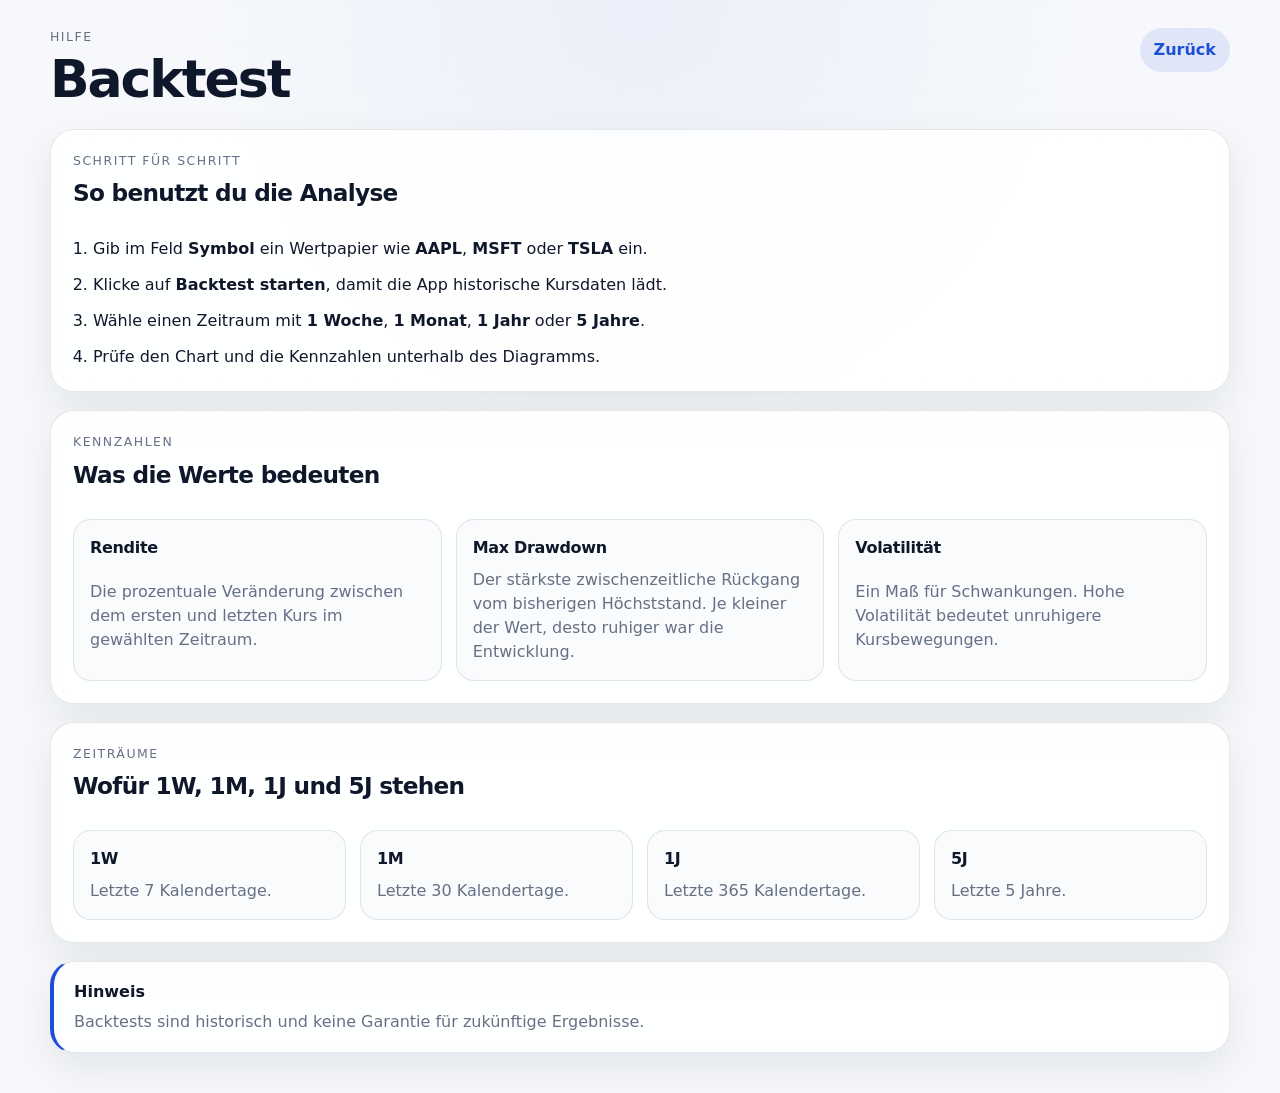
==== help.html @ 8aeb6d83 "Build backtest pages" ====
<!doctype html>
<html lang="de">
  <head>
    <meta charset="utf-8" />
    <meta name="viewport" content="width=device-width, initial-scale=1" />
    <title>Backtest – Hilfe</title>
    <meta
      name="description"
      content="Schritt-für-Schritt-Hilfe zur Backtest-Web-App, Kennzahlen und Zeiträumen."
    />
    <link rel="stylesheet" href="style.css" />
  </head>
  <body>
    <div class="page-shell help-shell">
      <header class="topbar">
        <div>
          <p class="eyebrow">Hilfe</p>
          <h1>Backtest</h1>
        </div>
        <a class="text-link" href="index.html">Zurück</a>
      </header>

      <main class="layout help-layout">
        <section class="panel help-panel">
          <div class="panel-heading">
            <div>
              <p class="eyebrow">Schritt für Schritt</p>
              <h2>So benutzt du die Analyse</h2>
            </div>
          </div>

          <ol class="instruction-list">
            <li>Gib im Feld <strong>Symbol</strong> ein Wertpapier wie <strong>AAPL</strong>, <strong>MSFT</strong> oder <strong>TSLA</strong> ein.</li>
            <li>Klicke auf <strong>Backtest starten</strong>, damit die App historische Kursdaten lädt.</li>
            <li>Wähle einen Zeitraum mit <strong>1 Woche</strong>, <strong>1 Monat</strong>, <strong>1 Jahr</strong> oder <strong>5 Jahre</strong>.</li>
            <li>Prüfe den Chart und die Kennzahlen unterhalb des Diagramms.</li>
          </ol>
        </section>

        <section class="panel help-panel">
          <div class="panel-heading">
            <div>
              <p class="eyebrow">Kennzahlen</p>
              <h2>Was die Werte bedeuten</h2>
            </div>
          </div>

          <div class="help-grid">
            <article class="help-card">
              <h3>Rendite</h3>
              <p>Die prozentuale Veränderung zwischen dem ersten und letzten Kurs im gewählten Zeitraum.</p>
            </article>
            <article class="help-card">
              <h3>Max Drawdown</h3>
              <p>Der stärkste zwischenzeitliche Rückgang vom bisherigen Höchststand. Je kleiner der Wert, desto ruhiger war die Entwicklung.</p>
            </article>
            <article class="help-card">
              <h3>Volatilität</h3>
              <p>Ein Maß für Schwankungen. Hohe Volatilität bedeutet unruhigere Kursbewegungen.</p>
            </article>
          </div>
        </section>

        <section class="panel help-panel">
          <div class="panel-heading">
            <div>
              <p class="eyebrow">Zeiträume</p>
              <h2>Wofür 1W, 1M, 1J und 5J stehen</h2>
            </div>
          </div>

          <div class="help-grid compact-grid">
            <article class="help-card compact-card"><h3>1W</h3><p>Letzte 7 Kalendertage.</p></article>
            <article class="help-card compact-card"><h3>1M</h3><p>Letzte 30 Kalendertage.</p></article>
            <article class="help-card compact-card"><h3>1J</h3><p>Letzte 365 Kalendertage.</p></article>
            <article class="help-card compact-card"><h3>5J</h3><p>Letzte 5 Jahre.</p></article>
          </div>
        </section>

        <aside class="notice-box" role="note">
          <strong>Hinweis</strong>
          <p>Backtests sind historisch und keine Garantie für zukünftige Ergebnisse.</p>
        </aside>
      </main>
    </div>
  </body>
</html>
---- style.css ----
:root {
  color-scheme: light;
  --bg: #f6f8fb;
  --surface: #ffffff;
  --surface-alt: #f9fbfd;
  --text: #0f172a;
  --muted: #667085;
  --border: rgba(15, 23, 42, 0.1);
  --accent: #1d4ed8;
  --accent-soft: rgba(29, 78, 216, 0.1);
  --good: #0f766e;
  --shadow: 0 16px 40px rgba(15, 23, 42, 0.08);
  --radius-xl: 24px;
  --radius-lg: 18px;
  --radius-md: 14px;
  --max-width: 1180px;
}

* {
  box-sizing: border-box;
}

html {
  scroll-behavior: smooth;
}

body {
  margin: 0;
  min-height: 100vh;
  background:
    radial-gradient(circle at top, rgba(29, 78, 216, 0.05), transparent 35%),
    var(--bg);
  color: var(--text);
  font-family: Inter, ui-sans-serif, system-ui, -apple-system, BlinkMacSystemFont, "Segoe UI", sans-serif;
  line-height: 1.5;
}

body::before {
  content: "";
  position: fixed;
  inset: 0;
  pointer-events: none;
  background-image: linear-gradient(rgba(15, 23, 42, 0.02) 1px, transparent 1px),
    linear-gradient(90deg, rgba(15, 23, 42, 0.02) 1px, transparent 1px);
  background-size: 44px 44px;
  mask-image: linear-gradient(to bottom, rgba(0, 0, 0, 0.2), transparent 95%);
}

.page-shell {
  position: relative;
  width: min(calc(100% - 32px), var(--max-width));
  margin: 0 auto;
  padding: 28px 0 40px;
}

.topbar {
  display: flex;
  align-items: flex-start;
  justify-content: space-between;
  gap: 16px;
  margin-bottom: 24px;
}

.eyebrow {
  margin: 0 0 6px;
  font-size: 0.78rem;
  letter-spacing: 0.12em;
  text-transform: uppercase;
  color: var(--muted);
}

h1,
h2,
h3,
p {
  margin: 0;
}

h1 {
  font-size: clamp(2rem, 5vw, 3.25rem);
  line-height: 1;
  letter-spacing: -0.04em;
}

h2 {
  font-size: clamp(1.1rem, 2.2vw, 1.45rem);
  letter-spacing: -0.03em;
}

h3 {
  font-size: 1rem;
  letter-spacing: -0.02em;
}

.text-link {
  color: var(--accent);
  text-decoration: none;
  font-weight: 600;
  padding: 10px 14px;
  border-radius: 999px;
  background: var(--accent-soft);
}

.text-link:hover {
  background: rgba(29, 78, 216, 0.16);
}

.layout {
  display: grid;
  gap: 18px;
}

.panel,
.notice-box {
  background: rgba(255, 255, 255, 0.88);
  backdrop-filter: blur(10px);
  border: 1px solid var(--border);
  border-radius: var(--radius-xl);
  box-shadow: var(--shadow);
}

.panel {
  padding: 22px;
}

.panel-heading {
  display: flex;
  align-items: flex-end;
  justify-content: space-between;
  gap: 16px;
  margin-bottom: 18px;
}

.muted {
  color: var(--muted);
}

.controls-panel {
  display: grid;
  gap: 18px;
}

.symbol-form {
  display: grid;
  grid-template-columns: minmax(0, 280px) auto;
  gap: 12px;
  align-items: end;
}

.field {
  display: grid;
  gap: 8px;
  font-weight: 600;
}

.field span {
  font-size: 0.95rem;
}

.field input {
  width: 100%;
  padding: 15px 16px;
  border-radius: var(--radius-md);
  border: 1px solid var(--border);
  background: var(--surface);
  color: var(--text);
  font: inherit;
  font-size: 1rem;
  outline: none;
  transition: border-color 0.18s ease, box-shadow 0.18s ease;
}

.field input:focus {
  border-color: rgba(29, 78, 216, 0.4);
  box-shadow: 0 0 0 4px rgba(29, 78, 216, 0.12);
}

.primary-button,
.period-button {
  border: 1px solid transparent;
  border-radius: 999px;
  font: inherit;
  font-weight: 700;
  cursor: pointer;
  transition: transform 0.16s ease, background 0.16s ease, border-color 0.16s ease, color 0.16s ease;
}

.primary-button {
  padding: 14px 20px;
  background: var(--accent);
  color: #fff;
  box-shadow: 0 12px 24px rgba(29, 78, 216, 0.2);
}

.primary-button:hover:not(:disabled) {
  transform: translateY(-1px);
  background: #1e40af;
}

.primary-button:disabled {
  opacity: 0.7;
  cursor: progress;
}

.period-group {
  display: flex;
  flex-wrap: wrap;
  gap: 10px;
}

.period-button {
  padding: 11px 16px;
  background: var(--surface-alt);
  color: var(--muted);
  border-color: var(--border);
}

.period-button.active {
  background: var(--accent-soft);
  color: var(--accent);
  border-color: rgba(29, 78, 216, 0.22);
}

.period-button:hover {
  border-color: rgba(29, 78, 216, 0.2);
  color: var(--text);
}

.status-row {
  display: flex;
  flex-wrap: wrap;
  align-items: center;
  gap: 12px;
}

.badge {
  display: inline-flex;
  align-items: center;
  gap: 8px;
  padding: 8px 12px;
  border-radius: 999px;
  background: rgba(15, 118, 110, 0.09);
  color: var(--good);
  border: 1px solid rgba(15, 118, 110, 0.14);
  font-size: 0.92rem;
  font-weight: 700;
}

.chart-panel {
  padding-bottom: 16px;
}

.chart-wrap {
  height: clamp(320px, 52vw, 560px);
  position: relative;
}

.chart-wrap canvas {
  width: 100% !important;
  height: 100% !important;
}

.metrics-grid {
  display: grid;
  grid-template-columns: repeat(5, minmax(0, 1fr));
  gap: 14px;
}

.metric-card {
  background: var(--surface);
  border: 1px solid var(--border);
  border-radius: var(--radius-lg);
  padding: 18px;
  box-shadow: var(--shadow);
  display: grid;
  gap: 8px;
}

.metric-label {
  color: var(--muted);
  font-size: 0.92rem;
}

.metric-card strong {
  font-size: 1.35rem;
  letter-spacing: -0.03em;
}

.help-layout {
  gap: 18px;
}

.help-panel {
  display: grid;
  gap: 8px;
}

.instruction-list {
  margin: 0;
  padding-left: 20px;
  display: grid;
  gap: 12px;
  color: var(--text);
}

.help-grid {
  display: grid;
  grid-template-columns: repeat(3, minmax(0, 1fr));
  gap: 14px;
}

.compact-grid {
  grid-template-columns: repeat(4, minmax(0, 1fr));
}

.help-card {
  background: var(--surface-alt);
  border: 1px solid var(--border);
  border-radius: var(--radius-lg);
  padding: 16px;
  display: grid;
  gap: 8px;
}

.help-card p {
  color: var(--muted);
}

.notice-box {
  padding: 18px 20px;
  border-left: 4px solid var(--accent);
}

.notice-box p {
  margin-top: 6px;
  color: var(--muted);
}

.chart-heading {
  margin-bottom: 12px;
}

.sr-only {
  position: absolute;
  width: 1px;
  height: 1px;
  padding: 0;
  margin: -1px;
  overflow: hidden;
  clip: rect(0, 0, 0, 0);
  white-space: nowrap;
  border: 0;
}

@media (max-width: 980px) {
  .metrics-grid {
    grid-template-columns: repeat(2, minmax(0, 1fr));
  }

  .help-grid,
  .compact-grid {
    grid-template-columns: repeat(2, minmax(0, 1fr));
  }
}

@media (max-width: 700px) {
  .page-shell {
    width: min(calc(100% - 20px), var(--max-width));
    padding-top: 18px;
  }

  .topbar,
  .panel-heading,
  .symbol-form {
    grid-template-columns: 1fr;
    flex-direction: column;
    align-items: flex-start;
  }

  .symbol-form {
    display: grid;
  }

  .primary-button,
  .field input {
    width: 100%;
  }

  .metrics-grid,
  .help-grid,
  .compact-grid {
    grid-template-columns: 1fr;
  }

  .panel {
    padding: 18px;
  }

  .chart-wrap {
    height: 300px;
  }
}
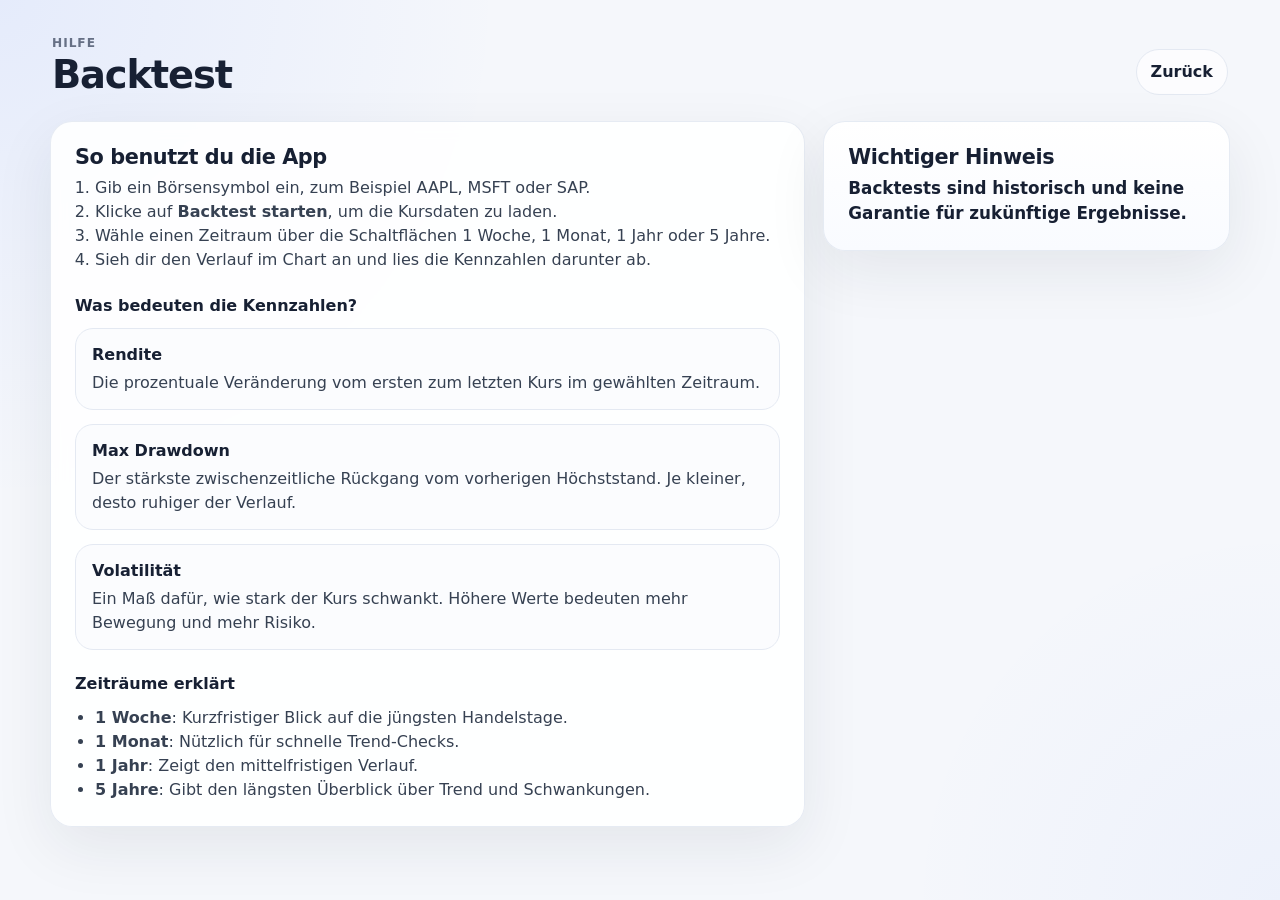
==== commit 363c72b4: "Build backtest static app" ====
--- a/help.html
+++ b/help.html
@@ -1,87 +1,64 @@
 <!doctype html>
 <html lang="de">
-  <head>
-    <meta charset="utf-8" />
-    <meta name="viewport" content="width=device-width, initial-scale=1" />
-    <title>Backtest – Hilfe</title>
-    <meta
-      name="description"
-      content="Schritt-für-Schritt-Hilfe zur Backtest-Web-App, Kennzahlen und Zeiträumen."
-    />
-    <link rel="stylesheet" href="style.css" />
-  </head>
-  <body>
-    <div class="page-shell help-shell">
-      <header class="topbar">
-        <div>
-          <p class="eyebrow">Hilfe</p>
-          <h1>Backtest</h1>
-        </div>
-        <a class="text-link" href="index.html">Zurück</a>
-      </header>
+<head>
+  <meta charset="utf-8" />
+  <meta name="viewport" content="width=device-width, initial-scale=1" />
+  <title>Backtest – Hilfe</title>
+  <meta name="description" content="Hilfe zur Backtest-Web-App: Symbole, Zeiträume und Kennzahlen." />
+  <link rel="stylesheet" href="style.css" />
+</head>
+<body>
+  <div class="page-shell">
+    <header class="topbar">
+      <div>
+        <p class="eyebrow">Hilfe</p>
+        <h1>Backtest</h1>
+      </div>
+      <nav class="topnav" aria-label="Hauptnavigation">
+        <a href="index.html">Zurück</a>
+      </nav>
+    </header>
 
-      <main class="layout help-layout">
-        <section class="panel help-panel">
-          <div class="panel-heading">
-            <div>
-              <p class="eyebrow">Schritt für Schritt</p>
-              <h2>So benutzt du die Analyse</h2>
-            </div>
+    <main class="help-layout">
+      <section class="panel prose">
+        <h2>So benutzt du die App</h2>
+        <ol>
+          <li>Gib ein Börsensymbol ein, zum Beispiel AAPL, MSFT oder SAP.</li>
+          <li>Klicke auf <strong>Backtest starten</strong>, um die Kursdaten zu laden.</li>
+          <li>Wähle einen Zeitraum über die Schaltflächen 1 Woche, 1 Monat, 1 Jahr oder 5 Jahre.</li>
+          <li>Sieh dir den Verlauf im Chart an und lies die Kennzahlen darunter ab.</li>
+        </ol>
+
+        <h3>Was bedeuten die Kennzahlen?</h3>
+        <dl class="definition-list">
+          <div>
+            <dt>Rendite</dt>
+            <dd>Die prozentuale Veränderung vom ersten zum letzten Kurs im gewählten Zeitraum.</dd>
           </div>
+          <div>
+            <dt>Max Drawdown</dt>
+            <dd>Der stärkste zwischenzeitliche Rückgang vom vorherigen Höchststand. Je kleiner, desto ruhiger der Verlauf.</dd>
+          </div>
+          <div>
+            <dt>Volatilität</dt>
+            <dd>Ein Maß dafür, wie stark der Kurs schwankt. Höhere Werte bedeuten mehr Bewegung und mehr Risiko.</dd>
+          </div>
+        </dl>
 
-          <ol class="instruction-list">
-            <li>Gib im Feld <strong>Symbol</strong> ein Wertpapier wie <strong>AAPL</strong>, <strong>MSFT</strong> oder <strong>TSLA</strong> ein.</li>
-            <li>Klicke auf <strong>Backtest starten</strong>, damit die App historische Kursdaten lädt.</li>
-            <li>Wähle einen Zeitraum mit <strong>1 Woche</strong>, <strong>1 Monat</strong>, <strong>1 Jahr</strong> oder <strong>5 Jahre</strong>.</li>
-            <li>Prüfe den Chart und die Kennzahlen unterhalb des Diagramms.</li>
-          </ol>
-        </section>
+        <h3>Zeiträume erklärt</h3>
+        <ul>
+          <li><strong>1 Woche</strong>: Kurzfristiger Blick auf die jüngsten Handelstage.</li>
+          <li><strong>1 Monat</strong>: Nützlich für schnelle Trend-Checks.</li>
+          <li><strong>1 Jahr</strong>: Zeigt den mittelfristigen Verlauf.</li>
+          <li><strong>5 Jahre</strong>: Gibt den längsten Überblick über Trend und Schwankungen.</li>
+        </ul>
+      </section>
 
-        <section class="panel help-panel">
-          <div class="panel-heading">
-            <div>
-              <p class="eyebrow">Kennzahlen</p>
-              <h2>Was die Werte bedeuten</h2>
-            </div>
-          </div>
-
-          <div class="help-grid">
-            <article class="help-card">
-              <h3>Rendite</h3>
-              <p>Die prozentuale Veränderung zwischen dem ersten und letzten Kurs im gewählten Zeitraum.</p>
-            </article>
-            <article class="help-card">
-              <h3>Max Drawdown</h3>
-              <p>Der stärkste zwischenzeitliche Rückgang vom bisherigen Höchststand. Je kleiner der Wert, desto ruhiger war die Entwicklung.</p>
-            </article>
-            <article class="help-card">
-              <h3>Volatilität</h3>
-              <p>Ein Maß für Schwankungen. Hohe Volatilität bedeutet unruhigere Kursbewegungen.</p>
-            </article>
-          </div>
-        </section>
-
-        <section class="panel help-panel">
-          <div class="panel-heading">
-            <div>
-              <p class="eyebrow">Zeiträume</p>
-              <h2>Wofür 1W, 1M, 1J und 5J stehen</h2>
-            </div>
-          </div>
-
-          <div class="help-grid compact-grid">
-            <article class="help-card compact-card"><h3>1W</h3><p>Letzte 7 Kalendertage.</p></article>
-            <article class="help-card compact-card"><h3>1M</h3><p>Letzte 30 Kalendertage.</p></article>
-            <article class="help-card compact-card"><h3>1J</h3><p>Letzte 365 Kalendertage.</p></article>
-            <article class="help-card compact-card"><h3>5J</h3><p>Letzte 5 Jahre.</p></article>
-          </div>
-        </section>
-
-        <aside class="notice-box" role="note">
-          <strong>Hinweis</strong>
-          <p>Backtests sind historisch und keine Garantie für zukünftige Ergebnisse.</p>
-        </aside>
-      </main>
-    </div>
-  </body>
+      <aside class="panel notice">
+        <h2>Wichtiger Hinweis</h2>
+        <p>Backtests sind historisch und keine Garantie für zukünftige Ergebnisse.</p>
+      </aside>
+    </main>
+  </div>
+</body>
 </html>
--- a/style.css
+++ b/style.css
@@ -1,19 +1,16 @@
 :root {
   color-scheme: light;
-  --bg: #f6f8fb;
-  --surface: #ffffff;
-  --surface-alt: #f9fbfd;
-  --text: #0f172a;
+  --bg: #f5f7fb;
+  --panel: #ffffff;
+  --panel-soft: #fbfcfe;
+  --text: #172033;
   --muted: #667085;
-  --border: rgba(15, 23, 42, 0.1);
-  --accent: #1d4ed8;
-  --accent-soft: rgba(29, 78, 216, 0.1);
-  --good: #0f766e;
-  --shadow: 0 16px 40px rgba(15, 23, 42, 0.08);
-  --radius-xl: 24px;
-  --radius-lg: 18px;
-  --radius-md: 14px;
-  --max-width: 1180px;
+  --border: #e4e9f2;
+  --shadow: 0 20px 60px rgba(23, 32, 51, 0.08);
+  --accent: #2962ff;
+  --accent-soft: rgba(41, 98, 255, 0.1);
+  --accent-strong: #1747d3;
+  --radius: 22px;
 }
 
 * {
@@ -28,375 +25,408 @@
   margin: 0;
   min-height: 100vh;
   background:
-    radial-gradient(circle at top, rgba(29, 78, 216, 0.05), transparent 35%),
+    radial-gradient(circle at top left, rgba(41, 98, 255, 0.08), transparent 32%),
+    radial-gradient(circle at bottom right, rgba(41, 98, 255, 0.04), transparent 24%),
     var(--bg);
   color: var(--text);
   font-family: Inter, ui-sans-serif, system-ui, -apple-system, BlinkMacSystemFont, "Segoe UI", sans-serif;
   line-height: 1.5;
 }
 
-body::before {
-  content: "";
-  position: fixed;
-  inset: 0;
-  pointer-events: none;
-  background-image: linear-gradient(rgba(15, 23, 42, 0.02) 1px, transparent 1px),
-    linear-gradient(90deg, rgba(15, 23, 42, 0.02) 1px, transparent 1px);
-  background-size: 44px 44px;
-  mask-image: linear-gradient(to bottom, rgba(0, 0, 0, 0.2), transparent 95%);
+body, button, input {
+  -webkit-font-smoothing: antialiased;
+  -moz-osx-font-smoothing: grayscale;
 }
 
 .page-shell {
-  position: relative;
-  width: min(calc(100% - 32px), var(--max-width));
+  width: min(1180px, calc(100% - 32px));
   margin: 0 auto;
-  padding: 28px 0 40px;
+  padding: 24px 0 40px;
 }
 
 .topbar {
   display: flex;
-  align-items: flex-start;
+  align-items: end;
   justify-content: space-between;
-  gap: 16px;
+  gap: 24px;
   margin-bottom: 24px;
+  padding: 10px 2px 2px;
 }
 
 .eyebrow {
-  margin: 0 0 6px;
-  font-size: 0.78rem;
-  letter-spacing: 0.12em;
+  margin: 0 0 4px;
+  color: var(--muted);
   text-transform: uppercase;
-  color: var(--muted);
-}
-
-h1,
-h2,
-h3,
-p {
-  margin: 0;
+  letter-spacing: 0.08em;
+  font-size: 0.76rem;
+  font-weight: 700;
+}
+
+h1, h2, h3, p {
+  margin-top: 0;
 }
 
 h1 {
-  font-size: clamp(2rem, 5vw, 3.25rem);
+  margin-bottom: 0;
+  font-size: clamp(2rem, 3vw, 3.25rem);
   line-height: 1;
-  letter-spacing: -0.04em;
+  letter-spacing: -0.03em;
 }
 
 h2 {
-  font-size: clamp(1.1rem, 2.2vw, 1.45rem);
-  letter-spacing: -0.03em;
+  margin-bottom: 0.4rem;
+  font-size: 1.3rem;
+  line-height: 1.15;
+  letter-spacing: -0.02em;
 }
 
 h3 {
+  margin: 1.4rem 0 0.6rem;
   font-size: 1rem;
-  letter-spacing: -0.02em;
-}
-
-.text-link {
-  color: var(--accent);
+}
+
+.topnav a {
+  display: inline-flex;
+  align-items: center;
+  gap: 0.5rem;
+  color: var(--text);
   text-decoration: none;
   font-weight: 600;
   padding: 10px 14px;
   border-radius: 999px;
+  background: rgba(255, 255, 255, 0.7);
+  border: 1px solid var(--border);
+}
+
+.topnav a:hover,
+.topnav a:focus-visible {
+  color: var(--accent-strong);
+  border-color: rgba(41, 98, 255, 0.28);
+  outline: none;
+}
+
+.layout {
+  display: grid;
+  gap: 18px;
+}
+
+.panel {
+  background: rgba(255, 255, 255, 0.9);
+  border: 1px solid rgba(228, 233, 242, 0.9);
+  box-shadow: var(--shadow);
+  border-radius: var(--radius);
+  backdrop-filter: blur(8px);
+}
+
+.controls {
+  display: grid;
+  grid-template-columns: 1.1fr 0.9fr;
+  gap: 18px;
+  padding: 22px;
+}
+
+.control-group {
+  display: grid;
+  gap: 10px;
+  align-content: start;
+}
+
+.label,
+label {
+  display: block;
+  color: var(--muted);
+  font-size: 0.92rem;
+  font-weight: 600;
+}
+
+.input-row {
+  display: flex;
+  gap: 10px;
+  flex-wrap: wrap;
+}
+
+input {
+  flex: 1 1 220px;
+  min-width: 0;
+  border-radius: 14px;
+  border: 1px solid var(--border);
+  background: var(--panel-soft);
+  padding: 14px 16px;
+  font: inherit;
+  color: var(--text);
+  outline: none;
+  transition: border-color 0.18s ease, box-shadow 0.18s ease, background 0.18s ease;
+}
+
+input::placeholder {
+  color: #8a94a6;
+}
+
+input:focus {
+  border-color: rgba(41, 98, 255, 0.45);
+  box-shadow: 0 0 0 4px rgba(41, 98, 255, 0.12);
+  background: #fff;
+}
+
+button {
+  font: inherit;
+}
+
+.primary,
+.range-btn {
+  border: 1px solid transparent;
+  cursor: pointer;
+  transition: transform 0.16s ease, box-shadow 0.16s ease, border-color 0.16s ease, background 0.16s ease;
+}
+
+.primary {
+  flex: 0 0 auto;
+  border-radius: 14px;
+  background: linear-gradient(180deg, var(--accent), var(--accent-strong));
+  color: white;
+  font-weight: 700;
+  padding: 14px 18px;
+  box-shadow: 0 12px 30px rgba(41, 98, 255, 0.22);
+}
+
+.primary:hover,
+.primary:focus-visible,
+.range-btn:hover,
+.range-btn:focus-visible {
+  transform: translateY(-1px);
+}
+
+.primary:hover,
+.primary:focus-visible {
+  box-shadow: 0 14px 34px rgba(41, 98, 255, 0.27);
+}
+
+.primary:focus-visible,
+.range-btn:focus-visible {
+  outline: none;
+}
+
+.hint,
+.muted {
+  color: var(--muted);
+}
+
+.hint {
+  margin: 0;
+  font-size: 0.92rem;
+}
+
+.segmented {
+  display: flex;
+  gap: 8px;
+  flex-wrap: wrap;
+}
+
+.range-btn {
+  border-radius: 999px;
+  background: #fff;
+  border-color: var(--border);
+  color: var(--text);
+  padding: 10px 14px;
+  min-height: 42px;
+}
+
+.range-btn.active {
   background: var(--accent-soft);
-}
-
-.text-link:hover {
-  background: rgba(29, 78, 216, 0.16);
-}
-
-.layout {
-  display: grid;
-  gap: 18px;
-}
-
-.panel,
-.notice-box {
-  background: rgba(255, 255, 255, 0.88);
-  backdrop-filter: blur(10px);
-  border: 1px solid var(--border);
-  border-radius: var(--radius-xl);
-  box-shadow: var(--shadow);
-}
-
-.panel {
+  color: var(--accent-strong);
+  border-color: rgba(41, 98, 255, 0.25);
+}
+
+.chart-panel {
   padding: 22px;
 }
 
-.panel-heading {
+.chart-header {
   display: flex;
-  align-items: flex-end;
   justify-content: space-between;
   gap: 16px;
-  margin-bottom: 18px;
-}
-
-.muted {
-  color: var(--muted);
-}
-
-.controls-panel {
-  display: grid;
-  gap: 18px;
-}
-
-.symbol-form {
-  display: grid;
-  grid-template-columns: minmax(0, 280px) auto;
-  gap: 12px;
-  align-items: end;
-}
-
-.field {
-  display: grid;
-  gap: 8px;
-  font-weight: 600;
-}
-
-.field span {
-  font-size: 0.95rem;
-}
-
-.field input {
-  width: 100%;
-  padding: 15px 16px;
-  border-radius: var(--radius-md);
-  border: 1px solid var(--border);
-  background: var(--surface);
-  color: var(--text);
-  font: inherit;
-  font-size: 1rem;
-  outline: none;
-  transition: border-color 0.18s ease, box-shadow 0.18s ease;
-}
-
-.field input:focus {
-  border-color: rgba(29, 78, 216, 0.4);
-  box-shadow: 0 0 0 4px rgba(29, 78, 216, 0.12);
-}
-
-.primary-button,
-.period-button {
-  border: 1px solid transparent;
-  border-radius: 999px;
-  font: inherit;
-  font-weight: 700;
-  cursor: pointer;
-  transition: transform 0.16s ease, background 0.16s ease, border-color 0.16s ease, color 0.16s ease;
-}
-
-.primary-button {
-  padding: 14px 20px;
-  background: var(--accent);
-  color: #fff;
-  box-shadow: 0 12px 24px rgba(29, 78, 216, 0.2);
-}
-
-.primary-button:hover:not(:disabled) {
-  transform: translateY(-1px);
-  background: #1e40af;
-}
-
-.primary-button:disabled {
-  opacity: 0.7;
-  cursor: progress;
-}
-
-.period-group {
-  display: flex;
-  flex-wrap: wrap;
-  gap: 10px;
-}
-
-.period-button {
-  padding: 11px 16px;
-  background: var(--surface-alt);
-  color: var(--muted);
-  border-color: var(--border);
-}
-
-.period-button.active {
-  background: var(--accent-soft);
-  color: var(--accent);
-  border-color: rgba(29, 78, 216, 0.22);
-}
-
-.period-button:hover {
-  border-color: rgba(29, 78, 216, 0.2);
-  color: var(--text);
-}
-
-.status-row {
-  display: flex;
-  flex-wrap: wrap;
-  align-items: center;
-  gap: 12px;
+  align-items: flex-start;
+  margin-bottom: 12px;
+}
+
+.status-stack {
+  display: grid;
+  justify-items: end;
+  gap: 6px;
+  text-align: right;
 }
 
 .badge {
   display: inline-flex;
   align-items: center;
-  gap: 8px;
-  padding: 8px 12px;
+  gap: 0.4rem;
+  width: fit-content;
+  padding: 7px 11px;
   border-radius: 999px;
-  background: rgba(15, 118, 110, 0.09);
-  color: var(--good);
-  border: 1px solid rgba(15, 118, 110, 0.14);
-  font-size: 0.92rem;
   font-weight: 700;
-}
-
-.chart-panel {
-  padding-bottom: 16px;
+  font-size: 0.82rem;
+  color: var(--accent-strong);
+  background: var(--accent-soft);
+}
+
+.badge.demo {
+  color: #8c4a00;
+  background: rgba(255, 183, 77, 0.18);
 }
 
 .chart-wrap {
-  height: clamp(320px, 52vw, 560px);
   position: relative;
+  min-height: 460px;
 }
 
 .chart-wrap canvas {
   width: 100% !important;
-  height: 100% !important;
-}
-
-.metrics-grid {
+  height: 460px !important;
+}
+
+.metrics {
   display: grid;
   grid-template-columns: repeat(5, minmax(0, 1fr));
   gap: 14px;
 }
 
 .metric-card {
-  background: var(--surface);
-  border: 1px solid var(--border);
-  border-radius: var(--radius-lg);
+  background: rgba(255, 255, 255, 0.95);
+  border: 1px solid rgba(228, 233, 242, 0.9);
+  box-shadow: var(--shadow);
+  border-radius: 20px;
   padding: 18px;
-  box-shadow: var(--shadow);
-  display: grid;
-  gap: 8px;
+  min-height: 104px;
+  display: grid;
+  align-content: start;
+  gap: 10px;
 }
 
 .metric-label {
   color: var(--muted);
-  font-size: 0.92rem;
+  font-size: 0.88rem;
+  font-weight: 600;
 }
 
 .metric-card strong {
-  font-size: 1.35rem;
+  font-size: clamp(1.16rem, 2vw, 1.65rem);
   letter-spacing: -0.03em;
 }
 
 .help-layout {
+  display: grid;
+  grid-template-columns: 1.3fr 0.7fr;
   gap: 18px;
 }
 
-.help-panel {
-  display: grid;
-  gap: 8px;
-}
-
-.instruction-list {
+.prose,
+.notice {
+  padding: 24px;
+}
+
+.prose p,
+.prose li,
+.prose dd {
+  color: #364152;
+}
+
+.prose ol,
+.prose ul {
+  padding-left: 1.25rem;
+  margin: 0.4rem 0 0;
+}
+
+.definition-list {
+  display: grid;
+  gap: 14px;
   margin: 0;
-  padding-left: 20px;
-  display: grid;
-  gap: 12px;
-  color: var(--text);
-}
-
-.help-grid {
-  display: grid;
-  grid-template-columns: repeat(3, minmax(0, 1fr));
-  gap: 14px;
-}
-
-.compact-grid {
-  grid-template-columns: repeat(4, minmax(0, 1fr));
-}
-
-.help-card {
-  background: var(--surface-alt);
+}
+
+.definition-list div {
+  padding: 14px 16px;
+  border-radius: 18px;
+  background: var(--panel-soft);
   border: 1px solid var(--border);
-  border-radius: var(--radius-lg);
-  padding: 16px;
-  display: grid;
-  gap: 8px;
-}
-
-.help-card p {
-  color: var(--muted);
-}
-
-.notice-box {
-  padding: 18px 20px;
-  border-left: 4px solid var(--accent);
-}
-
-.notice-box p {
-  margin-top: 6px;
-  color: var(--muted);
-}
-
-.chart-heading {
-  margin-bottom: 12px;
-}
-
-.sr-only {
-  position: absolute;
-  width: 1px;
-  height: 1px;
-  padding: 0;
-  margin: -1px;
-  overflow: hidden;
-  clip: rect(0, 0, 0, 0);
-  white-space: nowrap;
-  border: 0;
+}
+
+.definition-list dt {
+  font-weight: 700;
+  margin-bottom: 4px;
+}
+
+.definition-list dd {
+  margin: 0;
+}
+
+.notice {
+  align-self: start;
+  background: linear-gradient(180deg, #ffffff, #f9fbff);
+  position: sticky;
+  top: 18px;
+}
+
+.notice p {
+  font-size: 1.05rem;
+  font-weight: 600;
+  margin-bottom: 0;
 }
 
 @media (max-width: 980px) {
-  .metrics-grid {
-    grid-template-columns: repeat(2, minmax(0, 1fr));
-  }
-
-  .help-grid,
-  .compact-grid {
-    grid-template-columns: repeat(2, minmax(0, 1fr));
-  }
-}
-
-@media (max-width: 700px) {
+  .controls,
+  .help-layout,
+  .metrics {
+    grid-template-columns: 1fr;
+  }
+
+  .chart-wrap,
+  .chart-wrap canvas {
+    min-height: 360px;
+    height: 360px !important;
+  }
+
+  .notice {
+    position: static;
+  }
+}
+
+@media (max-width: 720px) {
   .page-shell {
-    width: min(calc(100% - 20px), var(--max-width));
-    padding-top: 18px;
+    width: min(100% - 20px, 1180px);
+    padding-top: 14px;
   }
 
   .topbar,
-  .panel-heading,
-  .symbol-form {
-    grid-template-columns: 1fr;
+  .chart-header {
     flex-direction: column;
     align-items: flex-start;
   }
 
-  .symbol-form {
-    display: grid;
-  }
-
-  .primary-button,
-  .field input {
+  .status-stack {
+    justify-items: start;
+    text-align: left;
+  }
+
+  .controls,
+  .chart-panel,
+  .metric-card,
+  .prose,
+  .notice {
+    padding: 18px;
+  }
+
+  .primary,
+  .range-btn,
+  input {
     width: 100%;
   }
 
-  .metrics-grid,
-  .help-grid,
-  .compact-grid {
-    grid-template-columns: 1fr;
-  }
-
-  .panel {
-    padding: 18px;
-  }
-
-  .chart-wrap {
-    height: 300px;
-  }
-}
+  .input-row {
+    flex-direction: column;
+  }
+
+  .chart-wrap,
+  .chart-wrap canvas {
+    min-height: 320px;
+    height: 320px !important;
+  }
+}
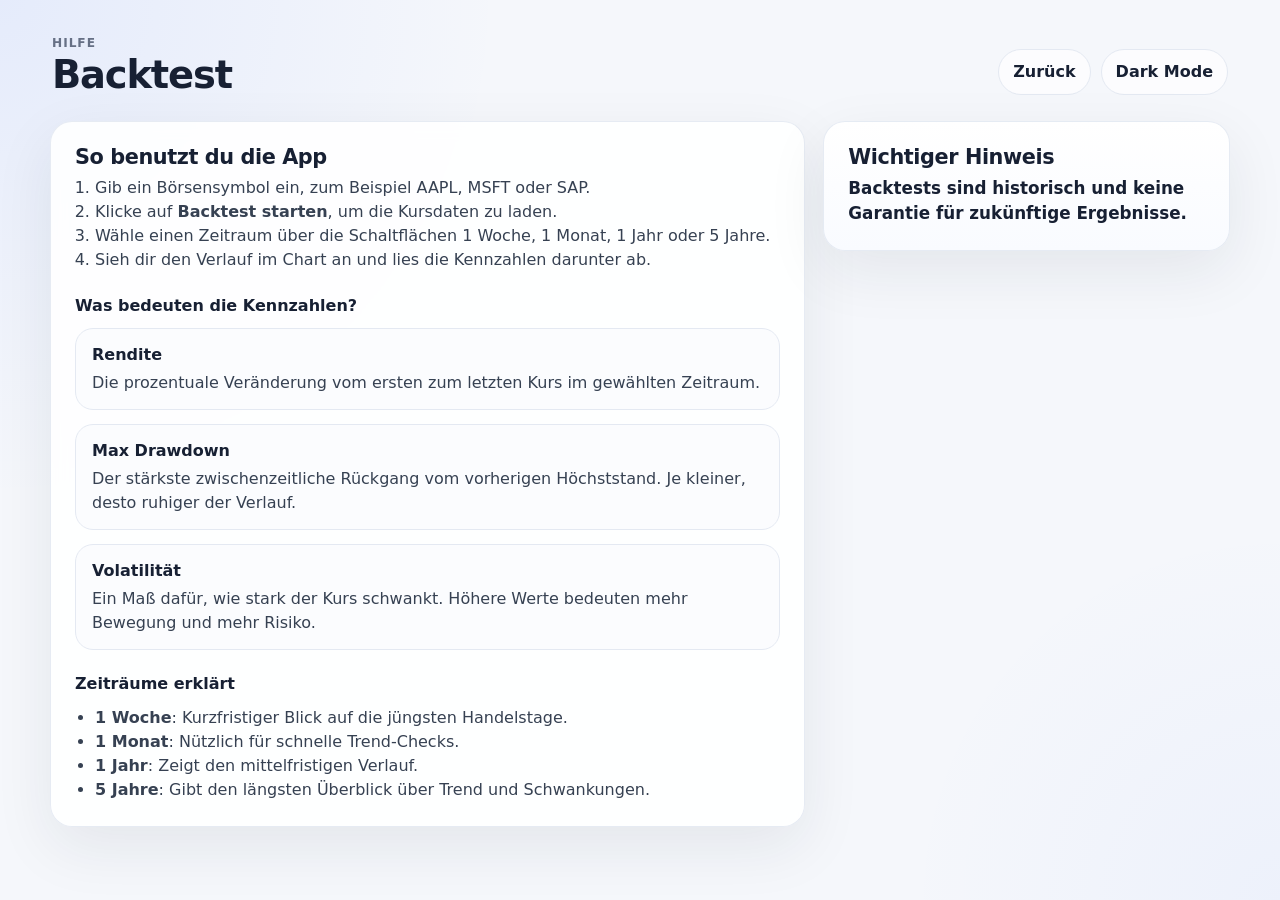
==== commit 40298527: "Add dark mode toggle" ====
--- a/help.html
+++ b/help.html
@@ -6,6 +6,7 @@
   <title>Backtest – Hilfe</title>
   <meta name="description" content="Hilfe zur Backtest-Web-App: Symbole, Zeiträume und Kennzahlen." />
   <link rel="stylesheet" href="style.css" />
+  <script src="app.js" defer></script>
 </head>
 <body>
   <div class="page-shell">
@@ -16,6 +17,7 @@
       </div>
       <nav class="topnav" aria-label="Hauptnavigation">
         <a href="index.html">Zurück</a>
+        <button id="theme-toggle" class="theme-toggle" type="button" aria-label="Dark Mode aktivieren">Dark Mode</button>
       </nav>
     </header>
 
--- a/style.css
+++ b/style.css
@@ -1,5 +1,5 @@
 :root {
-  color-scheme: light;
+  color-scheme: light dark;
   --bg: #f5f7fb;
   --panel: #ffffff;
   --panel-soft: #fbfcfe;
@@ -10,7 +10,42 @@
   --accent: #2962ff;
   --accent-soft: rgba(41, 98, 255, 0.1);
   --accent-strong: #1747d3;
+  --body-glow-strong: rgba(41, 98, 255, 0.08);
+  --body-glow-soft: rgba(41, 98, 255, 0.04);
+  --panel-glass: rgba(255, 255, 255, 0.9);
+  --panel-border: rgba(228, 233, 242, 0.9);
+  --nav-bg: rgba(255, 255, 255, 0.7);
+  --input-focus-bg: #ffffff;
+  --placeholder: #8a94a6;
+  --prose-text: #364152;
+  --notice-gradient: linear-gradient(180deg, #ffffff, #f9fbff);
+  --demo-text: #8c4a00;
+  --demo-bg: rgba(255, 183, 77, 0.18);
   --radius: 22px;
+}
+
+body[data-theme="dark"] {
+  --bg: #0b1120;
+  --panel: #111827;
+  --panel-soft: #0f172a;
+  --text: #eef2ff;
+  --muted: #a8b3cf;
+  --border: #263247;
+  --shadow: 0 22px 70px rgba(0, 0, 0, 0.34);
+  --accent: #7aa2ff;
+  --accent-soft: rgba(122, 162, 255, 0.16);
+  --accent-strong: #a9c2ff;
+  --body-glow-strong: rgba(122, 162, 255, 0.15);
+  --body-glow-soft: rgba(20, 184, 166, 0.08);
+  --panel-glass: rgba(17, 24, 39, 0.9);
+  --panel-border: rgba(148, 163, 184, 0.18);
+  --nav-bg: rgba(15, 23, 42, 0.78);
+  --input-focus-bg: #111827;
+  --placeholder: #7f8ca6;
+  --prose-text: #cbd5e1;
+  --notice-gradient: linear-gradient(180deg, #121b2e, #0f172a);
+  --demo-text: #ffd38a;
+  --demo-bg: rgba(251, 191, 36, 0.14);
 }
 
 * {
@@ -25,8 +60,8 @@
   margin: 0;
   min-height: 100vh;
   background:
-    radial-gradient(circle at top left, rgba(41, 98, 255, 0.08), transparent 32%),
-    radial-gradient(circle at bottom right, rgba(41, 98, 255, 0.04), transparent 24%),
+    radial-gradient(circle at top left, var(--body-glow-strong), transparent 32%),
+    radial-gradient(circle at bottom right, var(--body-glow-soft), transparent 24%),
     var(--bg);
   color: var(--text);
   font-family: Inter, ui-sans-serif, system-ui, -apple-system, BlinkMacSystemFont, "Segoe UI", sans-serif;
@@ -85,7 +120,16 @@
   font-size: 1rem;
 }
 
-.topnav a {
+.topnav {
+  display: flex;
+  align-items: center;
+  gap: 10px;
+  flex-wrap: wrap;
+  justify-content: flex-end;
+}
+
+.topnav a,
+.theme-toggle {
   display: inline-flex;
   align-items: center;
   gap: 0.5rem;
@@ -94,12 +138,18 @@
   font-weight: 600;
   padding: 10px 14px;
   border-radius: 999px;
-  background: rgba(255, 255, 255, 0.7);
+  background: var(--nav-bg);
   border: 1px solid var(--border);
 }
 
+.theme-toggle {
+  cursor: pointer;
+}
+
 .topnav a:hover,
-.topnav a:focus-visible {
+.topnav a:focus-visible,
+.theme-toggle:hover,
+.theme-toggle:focus-visible {
   color: var(--accent-strong);
   border-color: rgba(41, 98, 255, 0.28);
   outline: none;
@@ -111,8 +161,8 @@
 }
 
 .panel {
-  background: rgba(255, 255, 255, 0.9);
-  border: 1px solid rgba(228, 233, 242, 0.9);
+  background: var(--panel-glass);
+  border: 1px solid var(--panel-border);
   box-shadow: var(--shadow);
   border-radius: var(--radius);
   backdrop-filter: blur(8px);
@@ -159,13 +209,13 @@
 }
 
 input::placeholder {
-  color: #8a94a6;
+  color: var(--placeholder);
 }
 
 input:focus {
   border-color: rgba(41, 98, 255, 0.45);
   box-shadow: 0 0 0 4px rgba(41, 98, 255, 0.12);
-  background: #fff;
+  background: var(--input-focus-bg);
 }
 
 button {
@@ -224,7 +274,7 @@
 
 .range-btn {
   border-radius: 999px;
-  background: #fff;
+  background: var(--panel);
   border-color: var(--border);
   color: var(--text);
   padding: 10px 14px;
@@ -270,8 +320,8 @@
 }
 
 .badge.demo {
-  color: #8c4a00;
-  background: rgba(255, 183, 77, 0.18);
+  color: var(--demo-text);
+  background: var(--demo-bg);
 }
 
 .chart-wrap {
@@ -291,8 +341,8 @@
 }
 
 .metric-card {
-  background: rgba(255, 255, 255, 0.95);
-  border: 1px solid rgba(228, 233, 242, 0.9);
+  background: var(--panel-glass);
+  border: 1px solid var(--panel-border);
   box-shadow: var(--shadow);
   border-radius: 20px;
   padding: 18px;
@@ -327,7 +377,7 @@
 .prose p,
 .prose li,
 .prose dd {
-  color: #364152;
+  color: var(--prose-text);
 }
 
 .prose ol,
@@ -360,7 +410,7 @@
 
 .notice {
   align-self: start;
-  background: linear-gradient(180deg, #ffffff, #f9fbff);
+  background: var(--notice-gradient);
   position: sticky;
   top: 18px;
 }
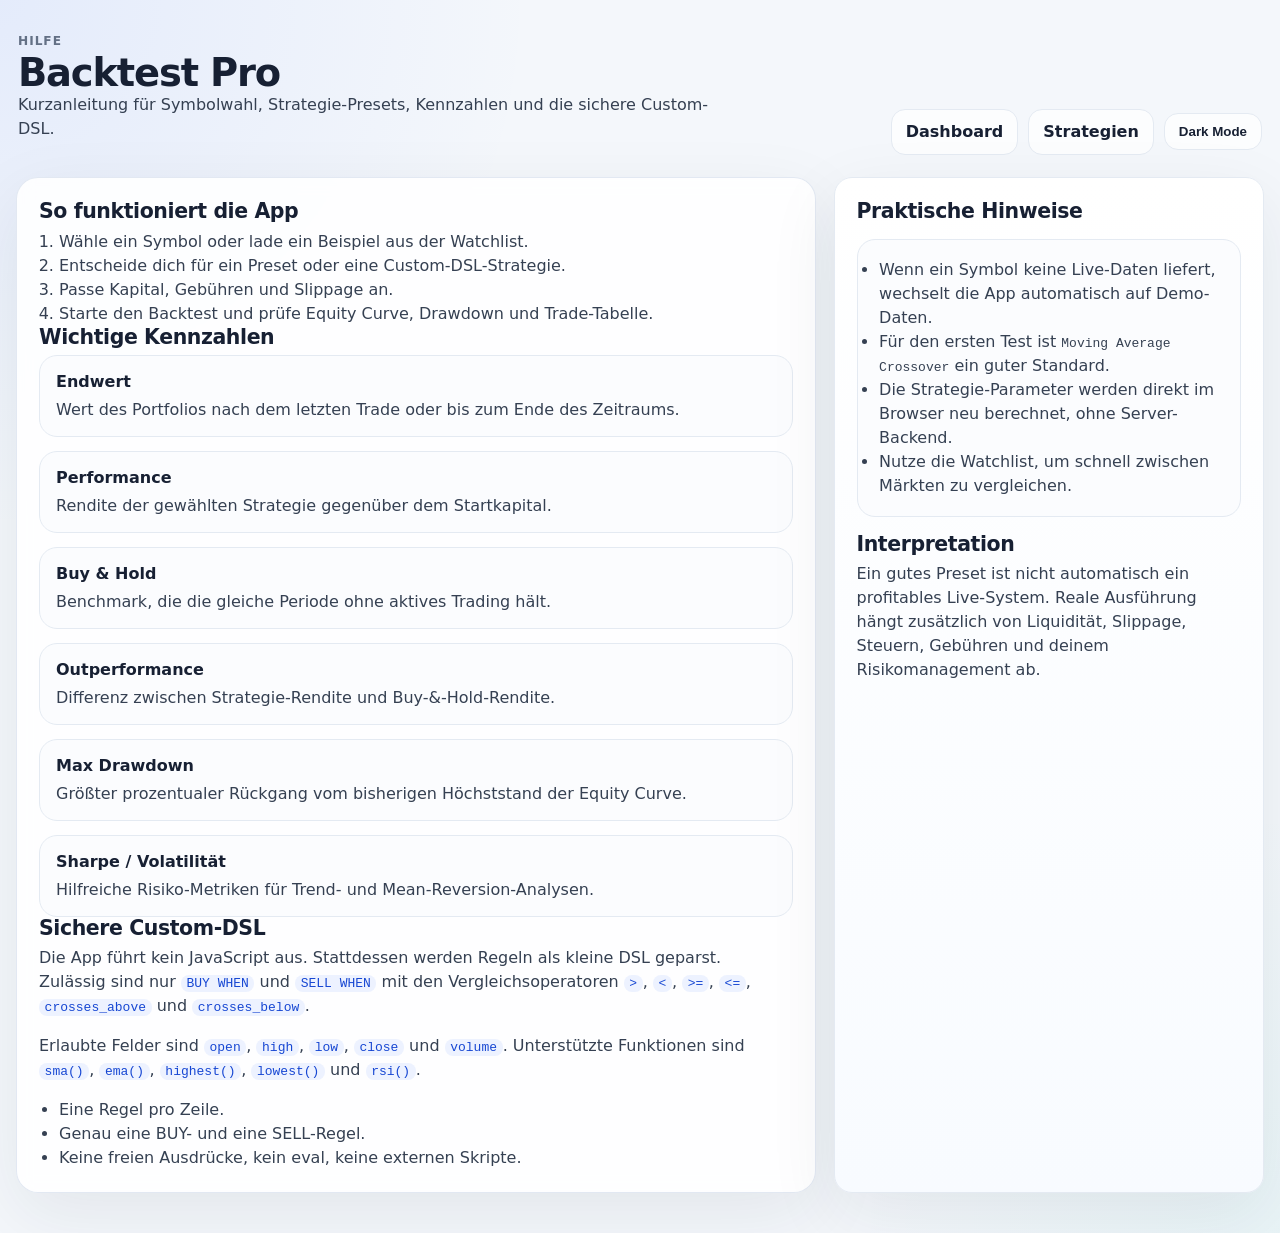
==== commit ad3c6e11: "Build Backtest Pro dashboard" ====
--- a/help.html
+++ b/help.html
@@ -3,8 +3,9 @@
 <head>
   <meta charset="utf-8" />
   <meta name="viewport" content="width=device-width, initial-scale=1" />
-  <title>Backtest – Hilfe</title>
-  <meta name="description" content="Hilfe zur Backtest-Web-App: Symbole, Zeiträume und Kennzahlen." />
+  <title>Backtest Pro – Hilfe</title>
+  <meta name="description" content="Hilfe zur Backtest-Pro-App: Bedienung, Kennzahlen, sichere DSL und typische Workflows." />
+  <link rel="preconnect" href="https://cdn.jsdelivr.net" />
   <link rel="stylesheet" href="style.css" />
   <script src="app.js" defer></script>
 </head>
@@ -13,52 +14,76 @@
     <header class="topbar">
       <div>
         <p class="eyebrow">Hilfe</p>
-        <h1>Backtest</h1>
+        <h1>Backtest Pro</h1>
+        <p class="hero-text">Kurzanleitung für Symbolwahl, Strategie-Presets, Kennzahlen und die sichere Custom-DSL.</p>
       </div>
       <nav class="topnav" aria-label="Hauptnavigation">
-        <a href="index.html">Zurück</a>
-        <button id="theme-toggle" class="theme-toggle" type="button" aria-label="Dark Mode aktivieren">Dark Mode</button>
+        <a href="index.html">Dashboard</a>
+        <a href="strategies.html">Strategien</a>
+        <button id="theme-toggle" class="theme-toggle" type="button" aria-label="Dark Mode aktivieren" aria-pressed="false">Dark Mode</button>
       </nav>
     </header>
 
     <main class="help-layout">
       <section class="panel prose">
-        <h2>So benutzt du die App</h2>
+        <h2>So funktioniert die App</h2>
         <ol>
-          <li>Gib ein Börsensymbol ein, zum Beispiel AAPL, MSFT oder SAP.</li>
-          <li>Klicke auf <strong>Backtest starten</strong>, um die Kursdaten zu laden.</li>
-          <li>Wähle einen Zeitraum über die Schaltflächen 1 Woche, 1 Monat, 1 Jahr oder 5 Jahre.</li>
-          <li>Sieh dir den Verlauf im Chart an und lies die Kennzahlen darunter ab.</li>
+          <li>Wähle ein Symbol oder lade ein Beispiel aus der Watchlist.</li>
+          <li>Entscheide dich für ein Preset oder eine Custom-DSL-Strategie.</li>
+          <li>Passe Kapital, Gebühren und Slippage an.</li>
+          <li>Starte den Backtest und prüfe Equity Curve, Drawdown und Trade-Tabelle.</li>
         </ol>
 
-        <h3>Was bedeuten die Kennzahlen?</h3>
+        <h2>Wichtige Kennzahlen</h2>
         <dl class="definition-list">
           <div>
-            <dt>Rendite</dt>
-            <dd>Die prozentuale Veränderung vom ersten zum letzten Kurs im gewählten Zeitraum.</dd>
+            <dt>Endwert</dt>
+            <dd>Wert des Portfolios nach dem letzten Trade oder bis zum Ende des Zeitraums.</dd>
+          </div>
+          <div>
+            <dt>Performance</dt>
+            <dd>Rendite der gewählten Strategie gegenüber dem Startkapital.</dd>
+          </div>
+          <div>
+            <dt>Buy &amp; Hold</dt>
+            <dd>Benchmark, die die gleiche Periode ohne aktives Trading hält.</dd>
+          </div>
+          <div>
+            <dt>Outperformance</dt>
+            <dd>Differenz zwischen Strategie-Rendite und Buy-&amp;-Hold-Rendite.</dd>
           </div>
           <div>
             <dt>Max Drawdown</dt>
-            <dd>Der stärkste zwischenzeitliche Rückgang vom vorherigen Höchststand. Je kleiner, desto ruhiger der Verlauf.</dd>
+            <dd>Größter prozentualer Rückgang vom bisherigen Höchststand der Equity Curve.</dd>
           </div>
           <div>
-            <dt>Volatilität</dt>
-            <dd>Ein Maß dafür, wie stark der Kurs schwankt. Höhere Werte bedeuten mehr Bewegung und mehr Risiko.</dd>
+            <dt>Sharpe / Volatilität</dt>
+            <dd>Hilfreiche Risiko-Metriken für Trend- und Mean-Reversion-Analysen.</dd>
           </div>
         </dl>
 
-        <h3>Zeiträume erklärt</h3>
+        <h2>Sichere Custom-DSL</h2>
+        <p>Die App führt kein JavaScript aus. Stattdessen werden Regeln als kleine DSL geparst. Zulässig sind nur <code>BUY WHEN</code> und <code>SELL WHEN</code> mit den Vergleichsoperatoren <code>&gt;</code>, <code>&lt;</code>, <code>&gt;=</code>, <code>&lt;=</code>, <code>crosses_above</code> und <code>crosses_below</code>.</p>
+        <p>Erlaubte Felder sind <code>open</code>, <code>high</code>, <code>low</code>, <code>close</code> und <code>volume</code>. Unterstützte Funktionen sind <code>sma()</code>, <code>ema()</code>, <code>highest()</code>, <code>lowest()</code> und <code>rsi()</code>.</p>
+
         <ul>
-          <li><strong>1 Woche</strong>: Kurzfristiger Blick auf die jüngsten Handelstage.</li>
-          <li><strong>1 Monat</strong>: Nützlich für schnelle Trend-Checks.</li>
-          <li><strong>1 Jahr</strong>: Zeigt den mittelfristigen Verlauf.</li>
-          <li><strong>5 Jahre</strong>: Gibt den längsten Überblick über Trend und Schwankungen.</li>
+          <li>Eine Regel pro Zeile.</li>
+          <li>Genau eine BUY- und eine SELL-Regel.</li>
+          <li>Keine freien Ausdrücke, kein eval, keine externen Skripte.</li>
         </ul>
       </section>
 
       <aside class="panel notice">
-        <h2>Wichtiger Hinweis</h2>
-        <p>Backtests sind historisch und keine Garantie für zukünftige Ergebnisse.</p>
+        <h2>Praktische Hinweise</h2>
+        <ul class="tip-list">
+          <li>Wenn ein Symbol keine Live-Daten liefert, wechselt die App automatisch auf Demo-Daten.</li>
+          <li>Für den ersten Test ist <code>Moving Average Crossover</code> ein guter Standard.</li>
+          <li>Die Strategie-Parameter werden direkt im Browser neu berechnet, ohne Server-Backend.</li>
+          <li>Nutze die Watchlist, um schnell zwischen Märkten zu vergleichen.</li>
+        </ul>
+
+        <h2>Interpretation</h2>
+        <p>Ein gutes Preset ist nicht automatisch ein profitables Live-System. Reale Ausführung hängt zusätzlich von Liquidität, Slippage, Steuern, Gebühren und deinem Risikomanagement ab.</p>
       </aside>
     </main>
   </div>
--- a/style.css
+++ b/style.css
@@ -1,25 +1,28 @@
 :root {
   color-scheme: light dark;
-  --bg: #f5f7fb;
+  --bg: #f4f7fb;
   --panel: #ffffff;
   --panel-soft: #fbfcfe;
+  --panel-glass: rgba(255, 255, 255, 0.88);
+  --panel-border: rgba(225, 231, 242, 0.95);
   --text: #172033;
-  --muted: #667085;
-  --border: #e4e9f2;
-  --shadow: 0 20px 60px rgba(23, 32, 51, 0.08);
+  --muted: #637085;
+  --border: #e4eaf2;
+  --shadow: 0 22px 70px rgba(23, 32, 51, 0.08);
   --accent: #2962ff;
+  --accent-strong: #1747d3;
   --accent-soft: rgba(41, 98, 255, 0.1);
-  --accent-strong: #1747d3;
+  --positive: #0f9d7a;
+  --negative: #d64545;
+  --warning: #b76e00;
   --body-glow-strong: rgba(41, 98, 255, 0.08);
-  --body-glow-soft: rgba(41, 98, 255, 0.04);
-  --panel-glass: rgba(255, 255, 255, 0.9);
-  --panel-border: rgba(228, 233, 242, 0.9);
-  --nav-bg: rgba(255, 255, 255, 0.7);
+  --body-glow-soft: rgba(20, 184, 166, 0.05);
+  --nav-bg: rgba(255, 255, 255, 0.74);
   --input-focus-bg: #ffffff;
-  --placeholder: #8a94a6;
-  --prose-text: #364152;
-  --notice-gradient: linear-gradient(180deg, #ffffff, #f9fbff);
-  --demo-text: #8c4a00;
+  --placeholder: #8793a6;
+  --prose-text: #354052;
+  --notice-gradient: linear-gradient(180deg, #ffffff, #f8fbff);
+  --demo-text: #8b5a00;
   --demo-bg: rgba(255, 183, 77, 0.18);
   --radius: 22px;
 }
@@ -28,17 +31,20 @@
   --bg: #0b1120;
   --panel: #111827;
   --panel-soft: #0f172a;
+  --panel-glass: rgba(17, 24, 39, 0.9);
+  --panel-border: rgba(148, 163, 184, 0.18);
   --text: #eef2ff;
   --muted: #a8b3cf;
   --border: #263247;
   --shadow: 0 22px 70px rgba(0, 0, 0, 0.34);
   --accent: #7aa2ff;
+  --accent-strong: #a9c2ff;
   --accent-soft: rgba(122, 162, 255, 0.16);
-  --accent-strong: #a9c2ff;
+  --positive: #58d8b2;
+  --negative: #ff8f8f;
+  --warning: #ffd28c;
   --body-glow-strong: rgba(122, 162, 255, 0.15);
   --body-glow-soft: rgba(20, 184, 166, 0.08);
-  --panel-glass: rgba(17, 24, 39, 0.9);
-  --panel-border: rgba(148, 163, 184, 0.18);
   --nav-bg: rgba(15, 23, 42, 0.78);
   --input-focus-bg: #111827;
   --placeholder: #7f8ca6;
@@ -48,35 +54,26 @@
   --demo-bg: rgba(251, 191, 36, 0.14);
 }
 
-* {
-  box-sizing: border-box;
-}
-
-html {
-  scroll-behavior: smooth;
-}
-
+* { box-sizing: border-box; }
+html { scroll-behavior: smooth; }
 body {
   margin: 0;
   min-height: 100vh;
   background:
-    radial-gradient(circle at top left, var(--body-glow-strong), transparent 32%),
+    radial-gradient(circle at top left, var(--body-glow-strong), transparent 30%),
     radial-gradient(circle at bottom right, var(--body-glow-soft), transparent 24%),
     var(--bg);
   color: var(--text);
   font-family: Inter, ui-sans-serif, system-ui, -apple-system, BlinkMacSystemFont, "Segoe UI", sans-serif;
   line-height: 1.5;
 }
-
-body, button, input {
-  -webkit-font-smoothing: antialiased;
-  -moz-osx-font-smoothing: grayscale;
-}
+body, button, input, select, textarea { -webkit-font-smoothing: antialiased; -moz-osx-font-smoothing: grayscale; }
+a { color: inherit; }
 
 .page-shell {
-  width: min(1180px, calc(100% - 32px));
+  width: min(1540px, calc(100% - 32px));
   margin: 0 auto;
-  padding: 24px 0 40px;
+  padding: 22px 0 40px;
 }
 
 .topbar {
@@ -84,7 +81,7 @@
   align-items: end;
   justify-content: space-between;
   gap: 24px;
-  margin-bottom: 24px;
+  margin-bottom: 20px;
   padding: 10px 2px 2px;
 }
 
@@ -97,26 +94,21 @@
   font-weight: 700;
 }
 
-h1, h2, h3, p {
-  margin-top: 0;
-}
-
+h1, h2, h3, p { margin-top: 0; }
 h1 {
   margin-bottom: 0;
   font-size: clamp(2rem, 3vw, 3.25rem);
   line-height: 1;
   letter-spacing: -0.03em;
 }
-
 h2 {
-  margin-bottom: 0.4rem;
-  font-size: 1.3rem;
+  margin-bottom: 0.35rem;
+  font-size: 1.28rem;
   line-height: 1.15;
   letter-spacing: -0.02em;
 }
-
 h3 {
-  margin: 1.4rem 0 0.6rem;
+  margin: 1.2rem 0 0.6rem;
   font-size: 1rem;
 }
 
@@ -129,35 +121,46 @@
 }
 
 .topnav a,
+.theme-toggle,
+.primary,
+.secondary,
+.range-btn,
+.template-btn,
+.watch-btn,
+.module-nav a {
+  display: inline-flex;
+  align-items: center;
+  justify-content: center;
+  gap: 0.5rem;
+  border-radius: 14px;
+  border: 1px solid var(--border);
+  text-decoration: none;
+  color: var(--text);
+  background: var(--nav-bg);
+  transition: transform 0.16s ease, box-shadow 0.16s ease, border-color 0.16s ease, background 0.16s ease, color 0.16s ease;
+}
+
+.topnav a,
 .theme-toggle {
-  display: inline-flex;
-  align-items: center;
-  gap: 0.5rem;
-  color: var(--text);
-  text-decoration: none;
+  padding: 10px 14px;
   font-weight: 600;
-  padding: 10px 14px;
-  border-radius: 999px;
-  background: var(--nav-bg);
-  border: 1px solid var(--border);
-}
-
-.theme-toggle {
-  cursor: pointer;
-}
-
+}
+.theme-toggle { cursor: pointer; }
 .topnav a:hover,
 .topnav a:focus-visible,
 .theme-toggle:hover,
-.theme-toggle:focus-visible {
+.theme-toggle:focus-visible,
+.module-nav a:hover,
+.module-nav a:focus-visible,
+.template-btn:hover,
+.template-btn:focus-visible,
+.watch-btn:hover,
+.watch-btn:focus-visible,
+.secondary:hover,
+.secondary:focus-visible {
   color: var(--accent-strong);
   border-color: rgba(41, 98, 255, 0.28);
   outline: none;
-}
-
-.layout {
-  display: grid;
-  gap: 18px;
 }
 
 .panel {
@@ -168,144 +171,52 @@
   backdrop-filter: blur(8px);
 }
 
-.controls {
-  display: grid;
-  grid-template-columns: 1.1fr 0.9fr;
-  gap: 18px;
-  padding: 22px;
-}
-
-.control-group {
-  display: grid;
-  gap: 10px;
-  align-content: start;
-}
-
-.label,
-label {
-  display: block;
-  color: var(--muted);
-  font-size: 0.92rem;
-  font-weight: 600;
-}
-
-.input-row {
-  display: flex;
-  gap: 10px;
+.hero {
+  display: grid;
+  grid-template-columns: 1.15fr 0.85fr;
+  gap: 22px;
+  padding: 24px;
+  margin-bottom: 18px;
+}
+.hero-text {
+  color: var(--prose-text);
+  max-width: 68ch;
+  margin-bottom: 14px;
+}
+.hero-pills,
+.hero-tools,
+.template-row,
+.watchlist-grid,
+.segmented,
+.range-group {
+  display: flex;
   flex-wrap: wrap;
-}
-
-input {
-  flex: 1 1 220px;
-  min-width: 0;
-  border-radius: 14px;
-  border: 1px solid var(--border);
-  background: var(--panel-soft);
-  padding: 14px 16px;
-  font: inherit;
-  color: var(--text);
-  outline: none;
-  transition: border-color 0.18s ease, box-shadow 0.18s ease, background 0.18s ease;
-}
-
-input::placeholder {
-  color: var(--placeholder);
-}
-
-input:focus {
-  border-color: rgba(41, 98, 255, 0.45);
-  box-shadow: 0 0 0 4px rgba(41, 98, 255, 0.12);
-  background: var(--input-focus-bg);
-}
-
-button {
-  font: inherit;
-}
-
-.primary,
-.range-btn {
-  border: 1px solid transparent;
-  cursor: pointer;
-  transition: transform 0.16s ease, box-shadow 0.16s ease, border-color 0.16s ease, background 0.16s ease;
-}
-
-.primary {
-  flex: 0 0 auto;
-  border-radius: 14px;
-  background: linear-gradient(180deg, var(--accent), var(--accent-strong));
-  color: white;
-  font-weight: 700;
-  padding: 14px 18px;
-  box-shadow: 0 12px 30px rgba(41, 98, 255, 0.22);
-}
-
-.primary:hover,
-.primary:focus-visible,
-.range-btn:hover,
-.range-btn:focus-visible {
-  transform: translateY(-1px);
-}
-
-.primary:hover,
-.primary:focus-visible {
-  box-shadow: 0 14px 34px rgba(41, 98, 255, 0.27);
-}
-
-.primary:focus-visible,
-.range-btn:focus-visible {
-  outline: none;
-}
-
-.hint,
-.muted {
-  color: var(--muted);
-}
-
-.hint {
-  margin: 0;
-  font-size: 0.92rem;
-}
-
-.segmented {
-  display: flex;
   gap: 8px;
-  flex-wrap: wrap;
-}
-
-.range-btn {
+}
+.pill {
+  display: inline-flex;
+  align-items: center;
+  gap: .35rem;
   border-radius: 999px;
-  background: var(--panel);
-  border-color: var(--border);
-  color: var(--text);
-  padding: 10px 14px;
-  min-height: 42px;
-}
-
-.range-btn.active {
+  padding: 7px 11px;
   background: var(--accent-soft);
   color: var(--accent-strong);
-  border-color: rgba(41, 98, 255, 0.25);
-}
-
-.chart-panel {
-  padding: 22px;
-}
-
-.chart-header {
-  display: flex;
+  font-size: .82rem;
+  font-weight: 700;
+}
+.hero-tools {
+  align-content: start;
+  justify-content: flex-end;
+  display: grid;
+  gap: 14px;
+}
+.status-strip {
+  display: flex;
+  align-items: center;
+  gap: 10px;
   justify-content: space-between;
-  gap: 16px;
-  align-items: flex-start;
-  margin-bottom: 12px;
-}
-
-.status-stack {
-  display: grid;
-  justify-items: end;
-  gap: 6px;
-  text-align: right;
-}
-
+  padding-top: 4px;
+}
 .badge {
   display: inline-flex;
   align-items: center;
@@ -318,28 +229,180 @@
   color: var(--accent-strong);
   background: var(--accent-soft);
 }
-
-.badge.demo {
-  color: var(--demo-text);
-  background: var(--demo-bg);
-}
-
-.chart-wrap {
-  position: relative;
-  min-height: 460px;
-}
-
+.badge.demo { color: var(--demo-text); background: var(--demo-bg); }
+
+label,
+.label {
+  display: block;
+  color: var(--muted);
+  font-size: 0.92rem;
+  font-weight: 600;
+}
+.control-group {
+  display: grid;
+  gap: 10px;
+  align-content: start;
+}
+.control-group.compact { gap: 8px; }
+
+.input-row {
+  display: flex;
+  gap: 10px;
+  flex-wrap: wrap;
+}
+.field,
+input,
+select,
+textarea {
+  width: 100%;
+  border-radius: 14px;
+  border: 1px solid var(--border);
+  background: var(--panel-soft);
+  padding: 13px 15px;
+  font: inherit;
+  color: var(--text);
+  outline: none;
+  transition: border-color 0.18s ease, box-shadow 0.18s ease, background 0.18s ease;
+}
+.field::placeholder,
+input::placeholder,
+textarea::placeholder { color: var(--placeholder); }
+.field:focus,
+input:focus,
+select:focus,
+textarea:focus {
+  border-color: rgba(41, 98, 255, 0.45);
+  box-shadow: 0 0 0 4px rgba(41, 98, 255, 0.12);
+  background: var(--input-focus-bg);
+}
+.field-select { min-height: 48px; }
+.textarea { min-height: 170px; resize: vertical; }
+
+.primary,
+.secondary,
+.range-btn,
+.template-btn,
+.watch-btn,
+.module-nav a {
+  cursor: pointer;
+}
+.primary,
+.secondary {
+  padding: 13px 16px;
+  font-weight: 700;
+}
+.primary {
+  border-color: transparent;
+  background: linear-gradient(180deg, var(--accent), var(--accent-strong));
+  color: white;
+  box-shadow: 0 12px 30px rgba(41, 98, 255, 0.22);
+}
+.primary:hover,
+.primary:focus-visible,
+.secondary:hover,
+.secondary:focus-visible,
+.range-btn:hover,
+.range-btn:focus-visible,
+.template-btn:hover,
+.template-btn:focus-visible,
+.watch-btn:hover,
+.watch-btn:focus-visible {
+  transform: translateY(-1px);
+}
+.primary:hover,
+.primary:focus-visible {
+  box-shadow: 0 14px 34px rgba(41, 98, 255, 0.27);
+}
+.primary.wide { width: 100%; min-height: 48px; }
+.secondary { background: var(--panel); }
+
+.range-btn,
+.template-btn,
+.watch-btn {
+  min-height: 42px;
+  background: var(--panel);
+  padding: 10px 13px;
+}
+.range-btn.active {
+  background: var(--accent-soft);
+  color: var(--accent-strong);
+  border-color: rgba(41, 98, 255, 0.25);
+}
+.module-nav {
+  position: sticky;
+  top: 20px;
+  align-self: start;
+  display: grid;
+  gap: 10px;
+  padding: 16px;
+  height: fit-content;
+}
+.module-nav a {
+  padding: 12px 14px;
+  font-weight: 600;
+  background: var(--panel);
+}
+
+.dashboard-grid {
+  display: grid;
+  grid-template-columns: 170px minmax(0, 1fr) 360px;
+  gap: 18px;
+  align-items: start;
+}
+.main-column,
+.sidebar {
+  display: grid;
+  gap: 18px;
+}
+.section-head {
+  display: flex;
+  justify-content: space-between;
+  gap: 16px;
+  align-items: flex-start;
+  margin-bottom: 12px;
+}
+.small-head { margin-bottom: 10px; }
+.market-meta {
+  display: flex;
+  align-items: center;
+  gap: 8px;
+  flex-wrap: wrap;
+  justify-content: flex-end;
+}
+.muted { color: var(--muted); }
+.small-text { font-size: 0.92rem; }
+.chart-panel,
+.metrics-panel,
+.trade-panel,
+.strategy-panel,
+.summary-panel,
+.watchlist-panel,
+.prose,
+.notice,
+.strategies-article {
+  padding: 22px;
+}
+.chart-wrap { position: relative; }
+.chart-wrap-large { min-height: 430px; }
+.chart-wrap-medium { min-height: 310px; }
 .chart-wrap canvas {
   width: 100% !important;
-  height: 460px !important;
-}
-
-.metrics {
+  height: 100% !important;
+}
+.chart-note { margin: 10px 0 0; }
+
+.charts-grid {
+  display: grid;
+  grid-template-columns: repeat(2, minmax(0, 1fr));
+  gap: 18px;
+}
+.chart-card { padding: 22px; }
+
+.kpi-grid {
   display: grid;
   grid-template-columns: repeat(5, minmax(0, 1fr));
   gap: 14px;
 }
-
 .metric-card {
   background: var(--panel-glass);
   border: 1px solid var(--panel-border);
@@ -351,132 +414,247 @@
   align-content: start;
   gap: 10px;
 }
-
 .metric-label {
   color: var(--muted);
   font-size: 0.88rem;
   font-weight: 600;
 }
-
 .metric-card strong {
-  font-size: clamp(1.16rem, 2vw, 1.65rem);
+  font-size: clamp(1.08rem, 2vw, 1.58rem);
   letter-spacing: -0.03em;
 }
 
+.table-wrap { overflow-x: auto; }
+.data-table {
+  width: 100%;
+  border-collapse: collapse;
+  min-width: 860px;
+}
+.data-table th,
+.data-table td {
+  padding: 12px 10px;
+  border-bottom: 1px solid var(--border);
+  text-align: left;
+  white-space: nowrap;
+}
+.data-table thead th {
+  color: var(--muted);
+  font-size: 0.88rem;
+  text-transform: uppercase;
+  letter-spacing: 0.04em;
+}
+.data-table tbody tr:hover { background: rgba(41, 98, 255, 0.04); }
+.empty-row td {
+  text-align: center;
+  color: var(--muted);
+  padding: 26px 10px;
+}
+.pnl-positive { color: var(--positive); font-weight: 700; }
+.pnl-negative { color: var(--negative); font-weight: 700; }
+
+.strategy-description {
+  border: 1px solid var(--border);
+  background: var(--panel-soft);
+  border-radius: 18px;
+  padding: 14px 15px;
+  color: var(--prose-text);
+}
+.param-grid {
+  display: grid;
+  gap: 12px;
+}
+.param-row {
+  display: grid;
+  gap: 7px;
+}
+.param-row .inline {
+  display: flex;
+  gap: 10px;
+  align-items: center;
+}
+.param-row .inline input[type="checkbox"] {
+  width: auto;
+  margin: 0;
+}
+.param-row small { color: var(--muted); }
+.inline-controls {
+  display: grid;
+  grid-template-columns: repeat(3, minmax(0, 1fr));
+  gap: 10px;
+  margin-top: 12px;
+}
+.inline-controls label {
+  display: grid;
+  gap: 8px;
+}
+.custom-block { margin-top: 14px; }
+.feedback { margin-top: 12px; min-height: 24px; }
+.feedback.error { color: var(--negative); }
+.summary-grid {
+  display: grid;
+  grid-template-columns: repeat(2, minmax(0, 1fr));
+  gap: 12px;
+}
+.summary-grid div,
+.definition-list div,
+.strategy-card,
+.strategy-footnote,
+.notice,
+.tip-list {
+  border-radius: 18px;
+  border: 1px solid var(--border);
+  background: var(--panel-soft);
+}
+.summary-grid div { padding: 13px 14px; display: grid; gap: 6px; }
+.summary-label { color: var(--muted); font-size: 0.88rem; }
+.summary-grid strong { font-size: 1rem; }
+.summary-points { margin: 14px 0 0; padding-left: 1.2rem; color: var(--prose-text); }
+.summary-points li + li { margin-top: 8px; }
+
+.watchlist-grid {
+  display: grid;
+  grid-template-columns: repeat(3, minmax(0, 1fr));
+}
+.watch-btn { font-weight: 700; }
+
+.status-stack {
+  display: grid;
+  gap: 6px;
+  text-align: right;
+  justify-items: end;
+}
+
 .help-layout {
   display: grid;
-  grid-template-columns: 1.3fr 0.7fr;
+  grid-template-columns: minmax(0, 1.3fr) minmax(280px, 0.7fr);
   gap: 18px;
 }
-
-.prose,
-.notice {
-  padding: 24px;
-}
-
 .prose p,
 .prose li,
-.prose dd {
+.prose dd,
+.notice p,
+.notice li,
+.strategies-article p,
+.strategies-article li {
   color: var(--prose-text);
 }
-
 .prose ol,
-.prose ul {
+.prose ul,
+.tip-list {
   padding-left: 1.25rem;
-  margin: 0.4rem 0 0;
-}
-
-.definition-list {
+}
+.prose ol, .prose ul { margin: 0.4rem 0 0; }
+.definition-list,
+.strategy-grid {
   display: grid;
   gap: 14px;
   margin: 0;
 }
-
-.definition-list div {
-  padding: 14px 16px;
-  border-radius: 18px;
-  background: var(--panel-soft);
-  border: 1px solid var(--border);
-}
-
-.definition-list dt {
-  font-weight: 700;
-  margin-bottom: 4px;
-}
-
-.definition-list dd {
-  margin: 0;
-}
-
+.definition-list div { padding: 14px 16px; }
+.definition-list dt { font-weight: 700; margin-bottom: 4px; }
+.definition-list dd { margin: 0; }
 .notice {
-  align-self: start;
   background: var(--notice-gradient);
-  position: sticky;
-  top: 18px;
-}
-
-.notice p {
-  font-size: 1.05rem;
-  font-weight: 600;
-  margin-bottom: 0;
-}
-
-@media (max-width: 980px) {
-  .controls,
+}
+.tip-list {
+  padding: 18px 20px 18px 1.35rem;
+}
+.small-text code,
+.prose code,
+.strategies-article code {
+  padding: 0.08rem 0.35rem;
+  border-radius: 8px;
+  background: rgba(41, 98, 255, 0.08);
+  color: var(--accent-strong);
+}
+
+.article-intro {
+  display: grid;
+  grid-template-columns: 1fr 1fr;
+  gap: 18px;
+  margin-bottom: 18px;
+}
+.strategy-grid {
+  grid-template-columns: repeat(2, minmax(0, 1fr));
+}
+.strategy-card {
+  padding: 18px 18px 16px;
+}
+.strategy-head {
+  display: flex;
+  align-items: center;
+  gap: 10px;
+}
+.strategy-head h3 { margin: 0; }
+.strategy-head .pill { flex: 0 0 auto; }
+.strategy-card ul { margin: 12px 0 0; padding-left: 1.25rem; }
+.strategy-card li + li { margin-top: 8px; }
+.strategy-footnote { margin-top: 16px; padding: 18px; }
+
+.section-head h2,
+.section-head h3 { margin-bottom: 0; }
+.small-head h2 { font-size: 1.04rem; }
+
+@media (max-width: 1320px) {
+  .dashboard-grid {
+    grid-template-columns: 140px minmax(0, 1fr);
+  }
+  .sidebar { grid-column: 2; grid-template-columns: repeat(2, minmax(0, 1fr)); }
+  .module-nav { position: static; }
+}
+
+@media (max-width: 1120px) {
+  .hero,
+  .article-intro,
   .help-layout,
-  .metrics {
+  .dashboard-grid,
+  .charts-grid,
+  .strategy-grid,
+  .kpi-grid,
+  .inline-controls,
+  .summary-grid {
     grid-template-columns: 1fr;
   }
-
-  .chart-wrap,
-  .chart-wrap canvas {
-    min-height: 360px;
-    height: 360px !important;
+  .sidebar { grid-template-columns: 1fr; }
+  .watchlist-grid { grid-template-columns: repeat(6, minmax(0, 1fr)); }
+}
+
+@media (max-width: 760px) {
+  .page-shell { width: min(100% - 20px, 100%); padding-top: 14px; }
+  .topbar,
+  .section-head,
+  .status-strip,
+  .input-row {
+    flex-direction: column;
+    align-items: stretch;
   }
-
-  .notice {
-    position: static;
-  }
-}
-
-@media (max-width: 720px) {
-  .page-shell {
-    width: min(100% - 20px, 1180px);
-    padding-top: 14px;
-  }
-
-  .topbar,
-  .chart-header {
-    flex-direction: column;
-    align-items: flex-start;
-  }
-
-  .status-stack {
-    justify-items: start;
-    text-align: left;
-  }
-
-  .controls,
+  .topbar { align-items: start; }
+  .topnav { justify-content: flex-start; }
+  .hero,
   .chart-panel,
-  .metric-card,
+  .metrics-panel,
+  .trade-panel,
+  .strategy-panel,
+  .summary-panel,
+  .watchlist-panel,
+  .chart-card,
   .prose,
-  .notice {
+  .notice,
+  .strategies-article {
     padding: 18px;
   }
-
-  .primary,
+  .watchlist-grid { grid-template-columns: repeat(3, minmax(0, 1fr)); }
   .range-btn,
-  input {
+  .template-btn,
+  .watch-btn,
+  .module-nav a,
+  .secondary,
+  .primary {
     width: 100%;
   }
-
-  .input-row {
-    flex-direction: column;
+  .module-nav { grid-template-columns: repeat(2, minmax(0, 1fr)); }
+  .charts-grid,
+  .strategy-grid {
+    gap: 14px;
   }
-
-  .chart-wrap,
-  .chart-wrap canvas {
-    min-height: 320px;
-    height: 320px !important;
-  }
-}
+}
